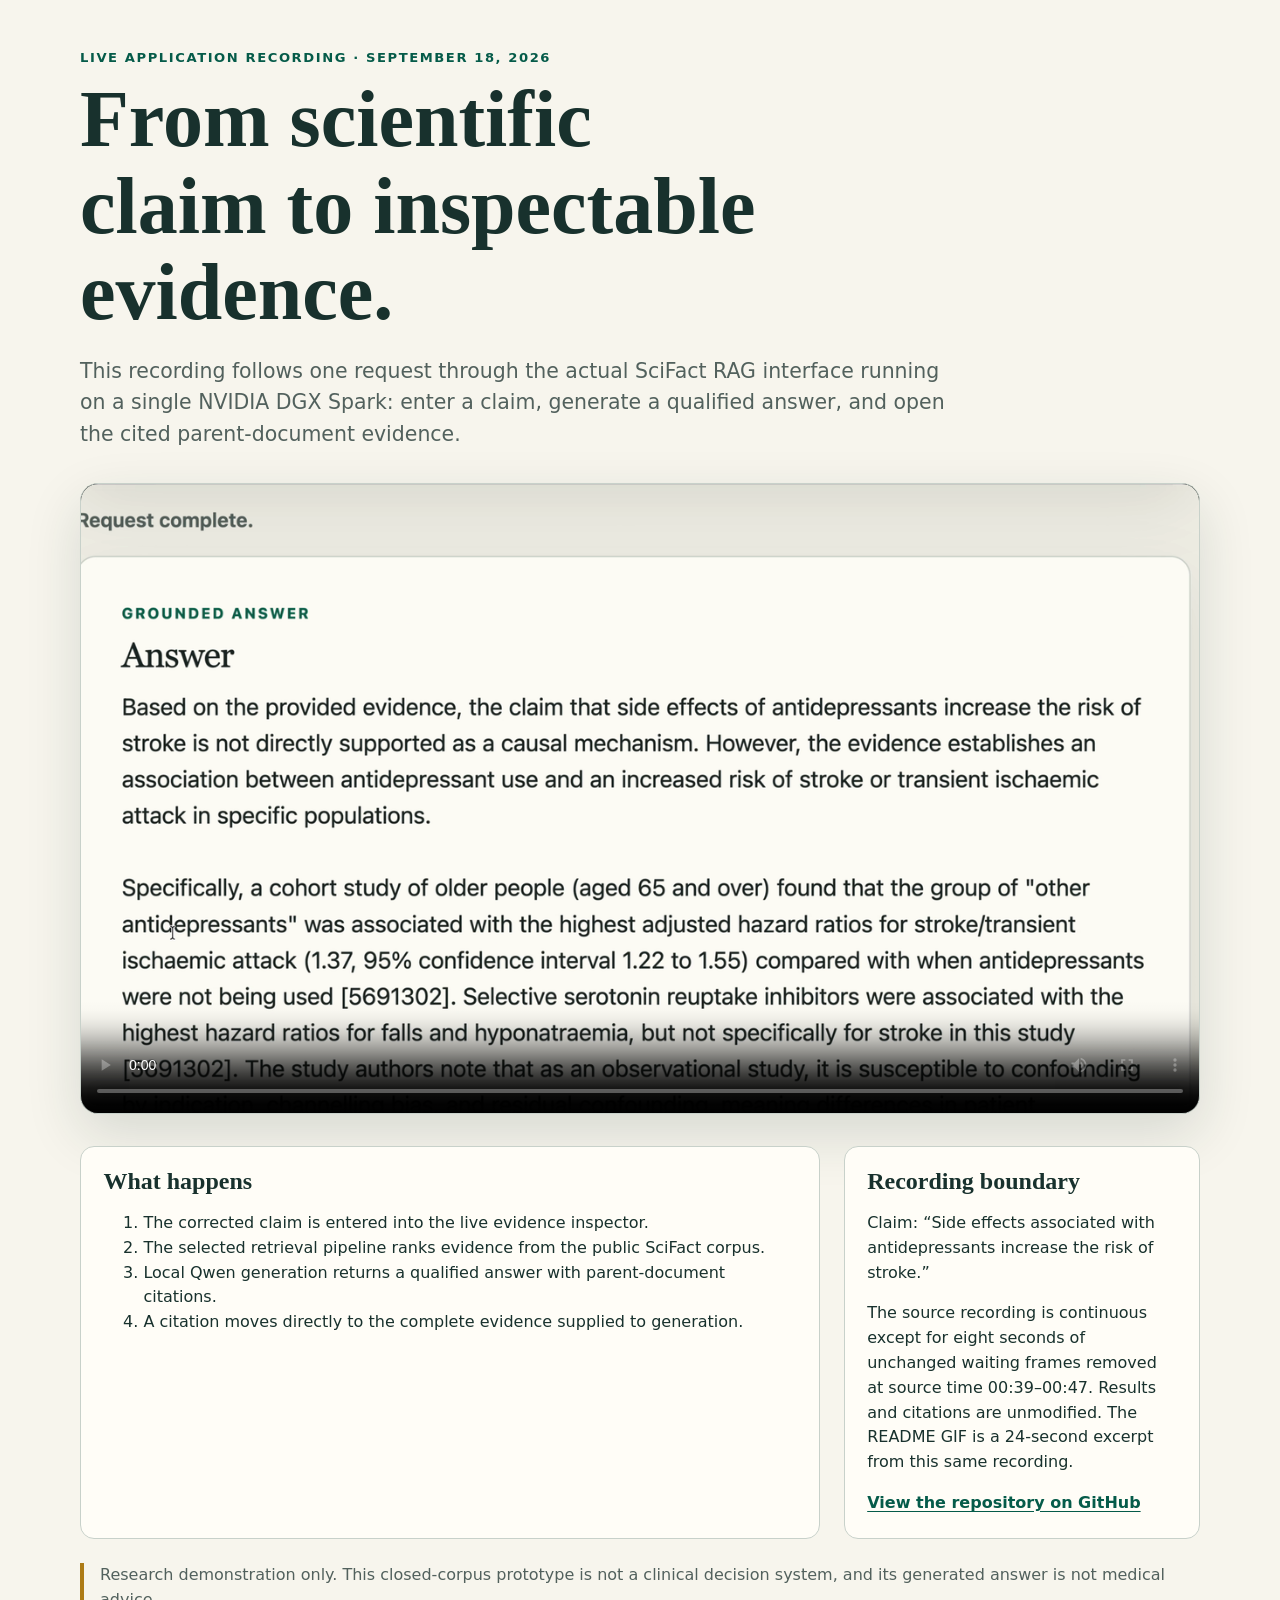
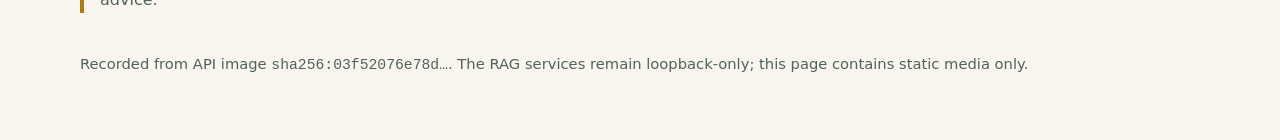
==== docs/showcase/scifact-ui/index.html @ 249d612d "docs: publish the live UI showcase" ====
<!doctype html>
<html lang="en">
  <head>
    <meta charset="utf-8">
    <meta name="viewport" content="width=device-width, initial-scale=1">
    <meta name="description" content="A live demonstration of the SciFact RAG evidence-inspection UI.">
    <title>SciFact RAG · Live UI showcase</title>
    <link rel="stylesheet" href="./showcase.css">
  </head>
  <body>
    <main>
      <p class="eyebrow">Live application recording · September 18, 2026</p>
      <h1>From scientific claim to inspectable evidence.</h1>
      <p class="lede">
        This recording follows one request through the actual SciFact RAG interface running on a
        single NVIDIA DGX Spark: enter a claim, generate a qualified answer, and open the cited
        parent-document evidence.
      </p>

      <div class="player">
        <video controls preload="metadata" poster="./scifact-ui-poster.png">
          <source src="./scifact-ui-full.mp4" type="video/mp4">
          <track kind="captions" srclang="en" label="English" src="./scifact-ui-full.vtt" default>
          Your browser does not support embedded video. Download the
          <a href="./scifact-ui-full.mp4">MP4 recording</a> instead.
        </video>
      </div>

      <section class="grid" aria-label="Showcase details">
        <article class="card">
          <h2>What happens</h2>
          <ol>
            <li>The corrected claim is entered into the live evidence inspector.</li>
            <li>The selected retrieval pipeline ranks evidence from the public SciFact corpus.</li>
            <li>Local Qwen generation returns a qualified answer with parent-document citations.</li>
            <li>A citation moves directly to the complete evidence supplied to generation.</li>
          </ol>
        </article>
        <aside class="card">
          <h2>Recording boundary</h2>
          <p>
            Claim: <q>Side effects associated with antidepressants increase the risk of stroke.</q>
          </p>
          <p>
            The source recording is continuous except for eight seconds of unchanged waiting
            frames removed at source time 00:39–00:47. Results and citations are unmodified. The
            README GIF is a 24-second excerpt from this same recording.
          </p>
          <p>
            <a href="https://github.com/stauntonjr/scifact-rag">View the repository on GitHub</a>
          </p>
        </aside>
      </section>

      <p class="boundary">
        Research demonstration only. This closed-corpus prototype is not a clinical decision
        system, and its generated answer is not medical advice.
      </p>

      <footer>
        Recorded from API image <code>sha256:03f52076e78d…</code>. The RAG services remain
        loopback-only; this page contains static media only.
      </footer>
    </main>
  </body>
</html>
---- docs/showcase/scifact-ui/showcase.css ----
:root {
  color-scheme: light;
  --ink: #18312d;
  --muted: #52615d;
  --paper: #f7f5ed;
  --panel: #fffdf7;
  --line: #c8d1ca;
  --accent: #08745d;
  --accent-dark: #055b49;
}

* {
  box-sizing: border-box;
}

body {
  margin: 0;
  background: var(--paper);
  color: var(--ink);
  font-family: Inter, ui-sans-serif, system-ui, -apple-system, BlinkMacSystemFont, "Segoe UI", sans-serif;
  line-height: 1.55;
}

main {
  width: min(1120px, calc(100% - 2rem));
  margin: 0 auto;
  padding: 3rem 0 4rem;
}

.eyebrow {
  margin: 0 0 0.5rem;
  color: var(--accent-dark);
  font-size: 0.82rem;
  font-weight: 750;
  letter-spacing: 0.12em;
  text-transform: uppercase;
}

h1,
h2 {
  font-family: Georgia, "Times New Roman", serif;
  line-height: 1.08;
}

h1 {
  max-width: 17ch;
  margin: 0;
  font-size: clamp(2.4rem, 7vw, 5rem);
}

.lede {
  max-width: 68ch;
  margin: 1.25rem 0 2rem;
  color: var(--muted);
  font-size: clamp(1.05rem, 2.2vw, 1.28rem);
}

.player {
  overflow: hidden;
  border: 1px solid var(--line);
  border-radius: 18px;
  background: #0d1715;
  box-shadow: 0 20px 55px rgb(24 49 45 / 14%);
}

video {
  display: block;
  width: 100%;
  aspect-ratio: 16 / 9;
  background: #0d1715;
}

.grid {
  display: grid;
  grid-template-columns: minmax(0, 1.35fr) minmax(16rem, 0.65fr);
  gap: 1.5rem;
  margin-top: 2rem;
}

.card {
  padding: 1.4rem;
  border: 1px solid var(--line);
  border-radius: 14px;
  background: var(--panel);
}

.card h2 {
  margin: 0 0 0.75rem;
  font-size: 1.5rem;
}

.card p:last-child,
.card ol:last-child {
  margin-bottom: 0;
}

code {
  overflow-wrap: anywhere;
}

a {
  color: var(--accent-dark);
  font-weight: 650;
  text-underline-offset: 0.16em;
}

a:hover {
  color: var(--accent);
}

.boundary {
  margin-top: 1.5rem;
  padding-left: 1rem;
  border-left: 4px solid #ad7b16;
  color: var(--muted);
}

footer {
  margin-top: 2.5rem;
  color: var(--muted);
  font-size: 0.92rem;
}

@media (max-width: 760px) {
  main {
    width: min(100% - 1rem, 1120px);
    padding-top: 1.5rem;
  }

  .grid {
    grid-template-columns: 1fr;
  }
}

@media (prefers-reduced-motion: reduce) {
  *,
  *::before,
  *::after {
    scroll-behavior: auto !important;
  }
}
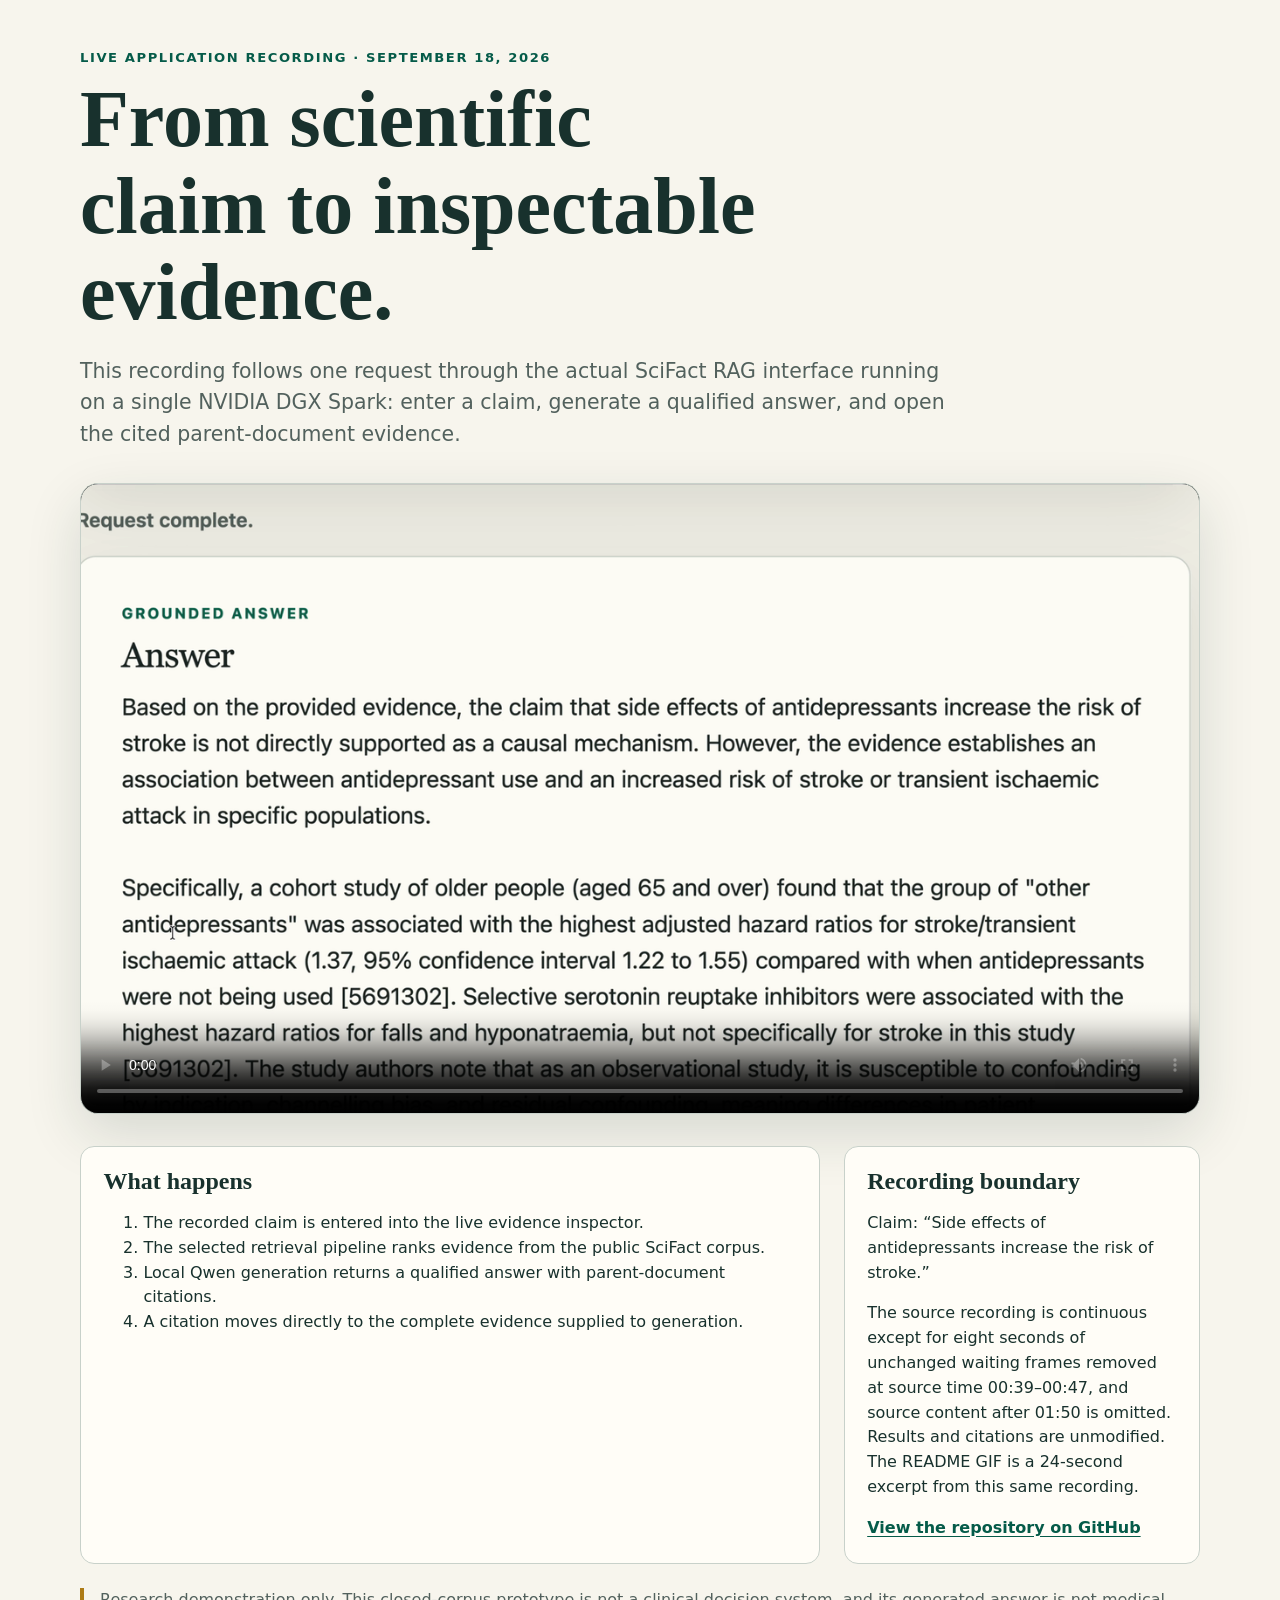
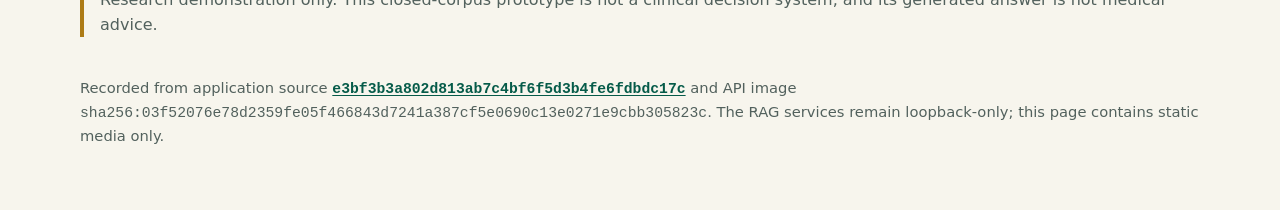
==== commit 9adedb90: "docs: align showcase with recorded result" ====
--- a/docs/showcase/scifact-ui/index.html
+++ b/docs/showcase/scifact-ui/index.html
@@ -30,7 +30,7 @@
         <article class="card">
           <h2>What happens</h2>
           <ol>
-            <li>The corrected claim is entered into the live evidence inspector.</li>
+            <li>The recorded claim is entered into the live evidence inspector.</li>
             <li>The selected retrieval pipeline ranks evidence from the public SciFact corpus.</li>
             <li>Local Qwen generation returns a qualified answer with parent-document citations.</li>
             <li>A citation moves directly to the complete evidence supplied to generation.</li>
@@ -39,12 +39,13 @@
         <aside class="card">
           <h2>Recording boundary</h2>
           <p>
-            Claim: <q>Side effects associated with antidepressants increase the risk of stroke.</q>
+            Claim: <q>Side effects of antidepressants increase the risk of stroke.</q>
           </p>
           <p>
             The source recording is continuous except for eight seconds of unchanged waiting
-            frames removed at source time 00:39–00:47. Results and citations are unmodified. The
-            README GIF is a 24-second excerpt from this same recording.
+            frames removed at source time 00:39–00:47, and source content after 01:50 is omitted.
+            Results and citations are unmodified. The README GIF is a 24-second excerpt from this
+            same recording.
           </p>
           <p>
             <a href="https://github.com/stauntonjr/scifact-rag">View the repository on GitHub</a>
@@ -58,8 +59,10 @@
       </p>
 
       <footer>
-        Recorded from API image <code>sha256:03f52076e78d…</code>. The RAG services remain
-        loopback-only; this page contains static media only.
+        Recorded from application source
+        <a href="https://github.com/stauntonjr/scifact-rag/commit/e3bf3b3a802d813ab7c4bf6f5d3b4fe6fdbdc17c"><code>e3bf3b3a802d813ab7c4bf6f5d3b4fe6fdbdc17c</code></a>
+        and API image <code>sha256:03f52076e78d2359fe05f466843d7241a387cf5e0690c13e0271e9cbb305823c</code>.
+        The RAG services remain loopback-only; this page contains static media only.
       </footer>
     </main>
   </body>
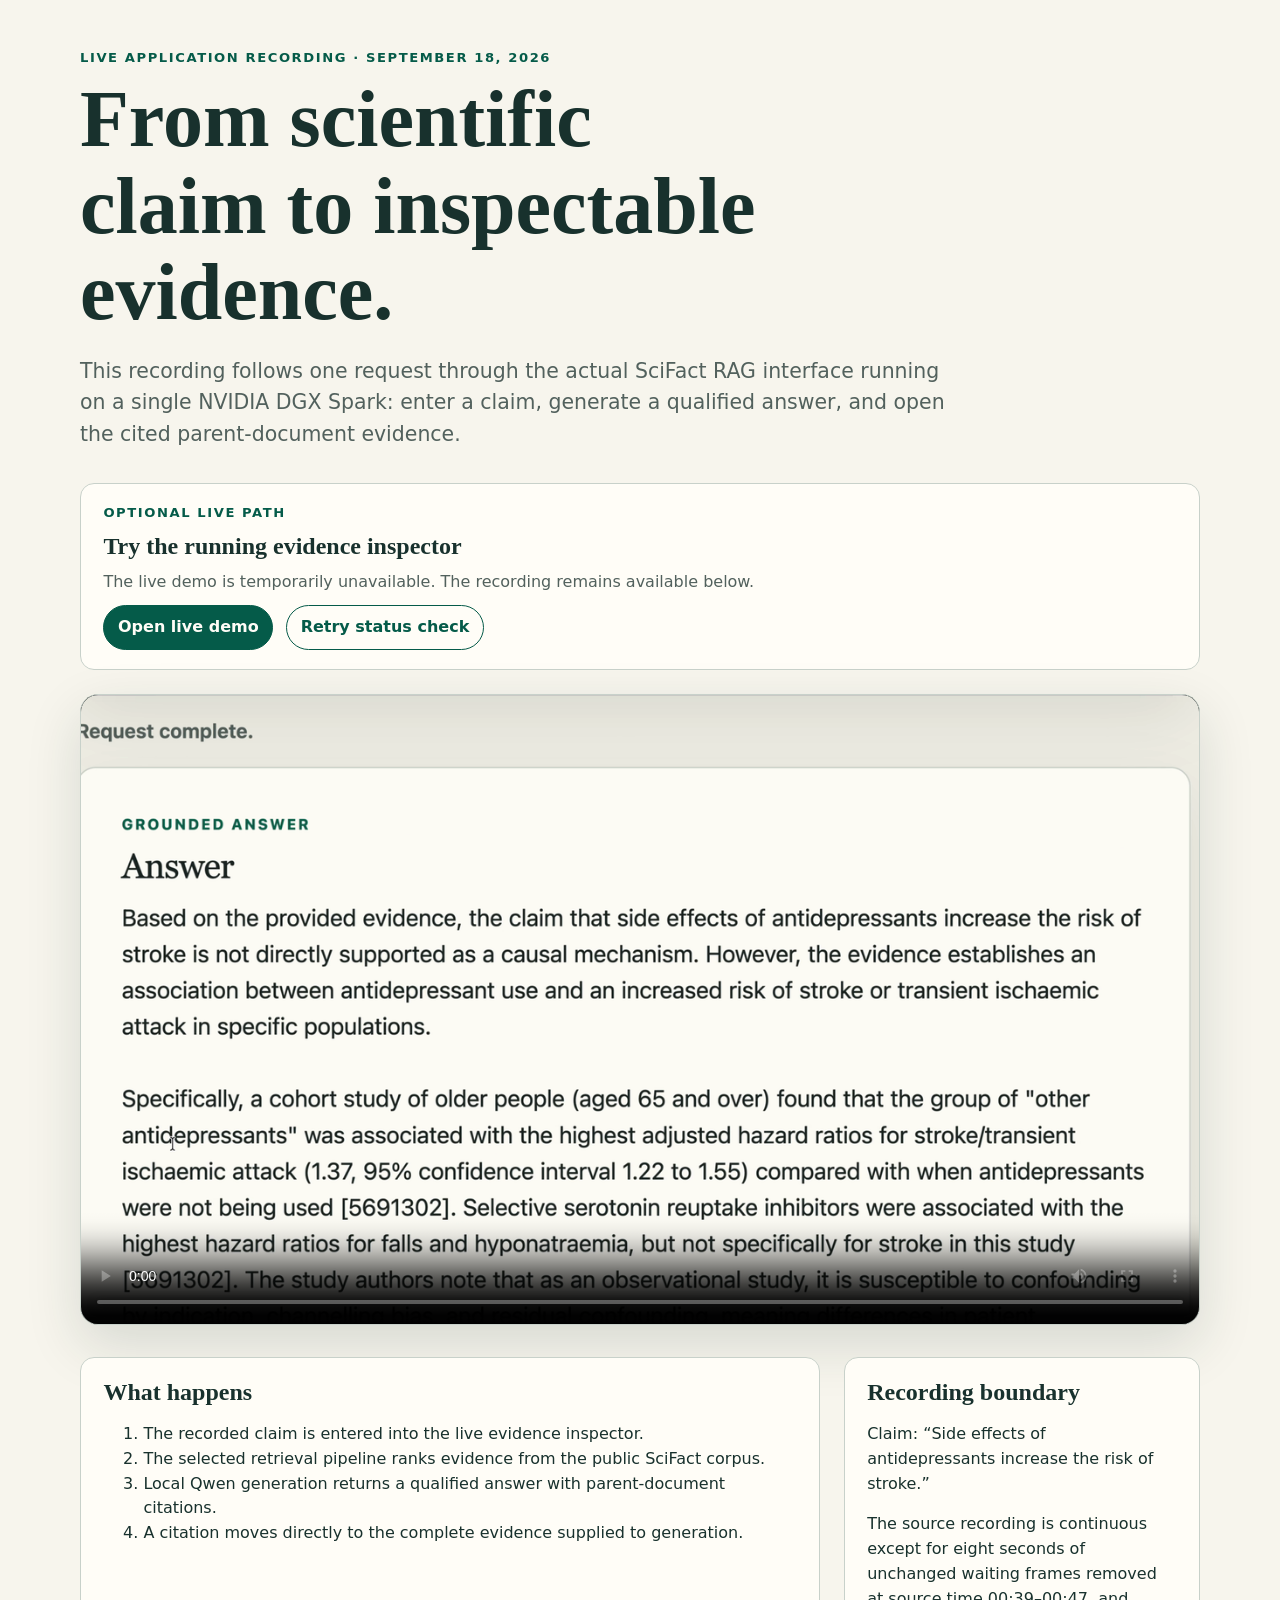
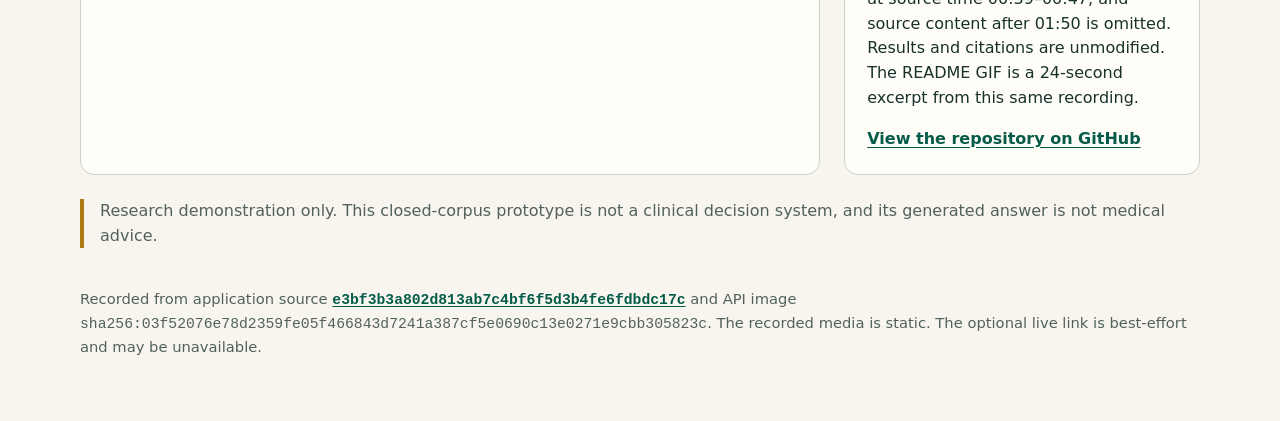
==== commit bc272625: "feat: add live readiness to the Pages showcase" ====
--- a/docs/showcase/scifact-ui/index.html
+++ b/docs/showcase/scifact-ui/index.html
@@ -6,6 +6,7 @@
     <meta name="description" content="A live demonstration of the SciFact RAG evidence-inspection UI.">
     <title>SciFact RAG · Live UI showcase</title>
     <link rel="stylesheet" href="./showcase.css">
+    <script src="./showcase.js" defer></script>
   </head>
   <body>
     <main>
@@ -16,6 +17,20 @@
         single NVIDIA DGX Spark: enter a claim, generate a qualified answer, and open the cited
         parent-document evidence.
       </p>
+
+      <section class="live-panel" aria-labelledby="live-title">
+        <p class="eyebrow">Optional live path</p>
+        <h2 id="live-title">Try the running evidence inspector</h2>
+        <p id="live-status" role="status" aria-live="polite">
+          Checking whether the live demo is available…
+        </p>
+        <div class="live-actions">
+          <a id="live-link" class="live-link" href="https://scifact.ediacarian.dedyn.io/" hidden>
+            Open live demo
+          </a>
+          <button id="live-retry" class="retry-button" type="button">Retry status check</button>
+        </div>
+      </section>
 
       <div class="player">
         <video controls preload="metadata" poster="./scifact-ui-poster.png">
@@ -62,7 +77,7 @@
         Recorded from application source
         <a href="https://github.com/stauntonjr/scifact-rag/commit/e3bf3b3a802d813ab7c4bf6f5d3b4fe6fdbdc17c"><code>e3bf3b3a802d813ab7c4bf6f5d3b4fe6fdbdc17c</code></a>
         and API image <code>sha256:03f52076e78d2359fe05f466843d7241a387cf5e0690c13e0271e9cbb305823c</code>.
-        The RAG services remain loopback-only; this page contains static media only.
+        The recorded media is static. The optional live link is best-effort and may be unavailable.
       </footer>
     </main>
   </body>
--- a/docs/showcase/scifact-ui/showcase.css
+++ b/docs/showcase/scifact-ui/showcase.css
@@ -55,6 +55,67 @@
   font-size: clamp(1.05rem, 2.2vw, 1.28rem);
 }
 
+.live-panel {
+  display: grid;
+  gap: 0.65rem;
+  margin: 0 0 1.5rem;
+  padding: 1.2rem 1.4rem;
+  border: 1px solid var(--line);
+  border-radius: 14px;
+  background: var(--panel);
+}
+
+.live-panel h2,
+.live-panel p {
+  margin: 0;
+}
+
+.live-panel #live-status[data-state="ready"] {
+  color: var(--accent-dark);
+  font-weight: 700;
+}
+
+.live-panel #live-status[data-state="offline"] {
+  color: var(--muted);
+}
+
+.live-actions {
+  display: flex;
+  flex-wrap: wrap;
+  align-items: center;
+  gap: 0.8rem;
+}
+
+.live-link,
+.retry-button {
+  display: inline-block;
+  padding: 0.55rem 0.85rem;
+  border: 1px solid var(--accent-dark);
+  border-radius: 999px;
+  background: var(--accent-dark);
+  color: #fffdf7;
+  font: inherit;
+  font-weight: 700;
+  text-decoration: none;
+  cursor: pointer;
+}
+
+.retry-button {
+  background: transparent;
+  color: var(--accent-dark);
+}
+
+.live-link:hover,
+.retry-button:hover {
+  background: var(--accent);
+  color: #fffdf7;
+}
+
+.retry-button:disabled {
+  cursor: wait;
+  opacity: 0.6;
+}
+
 .player {
   overflow: hidden;
   border: 1px solid var(--line);
